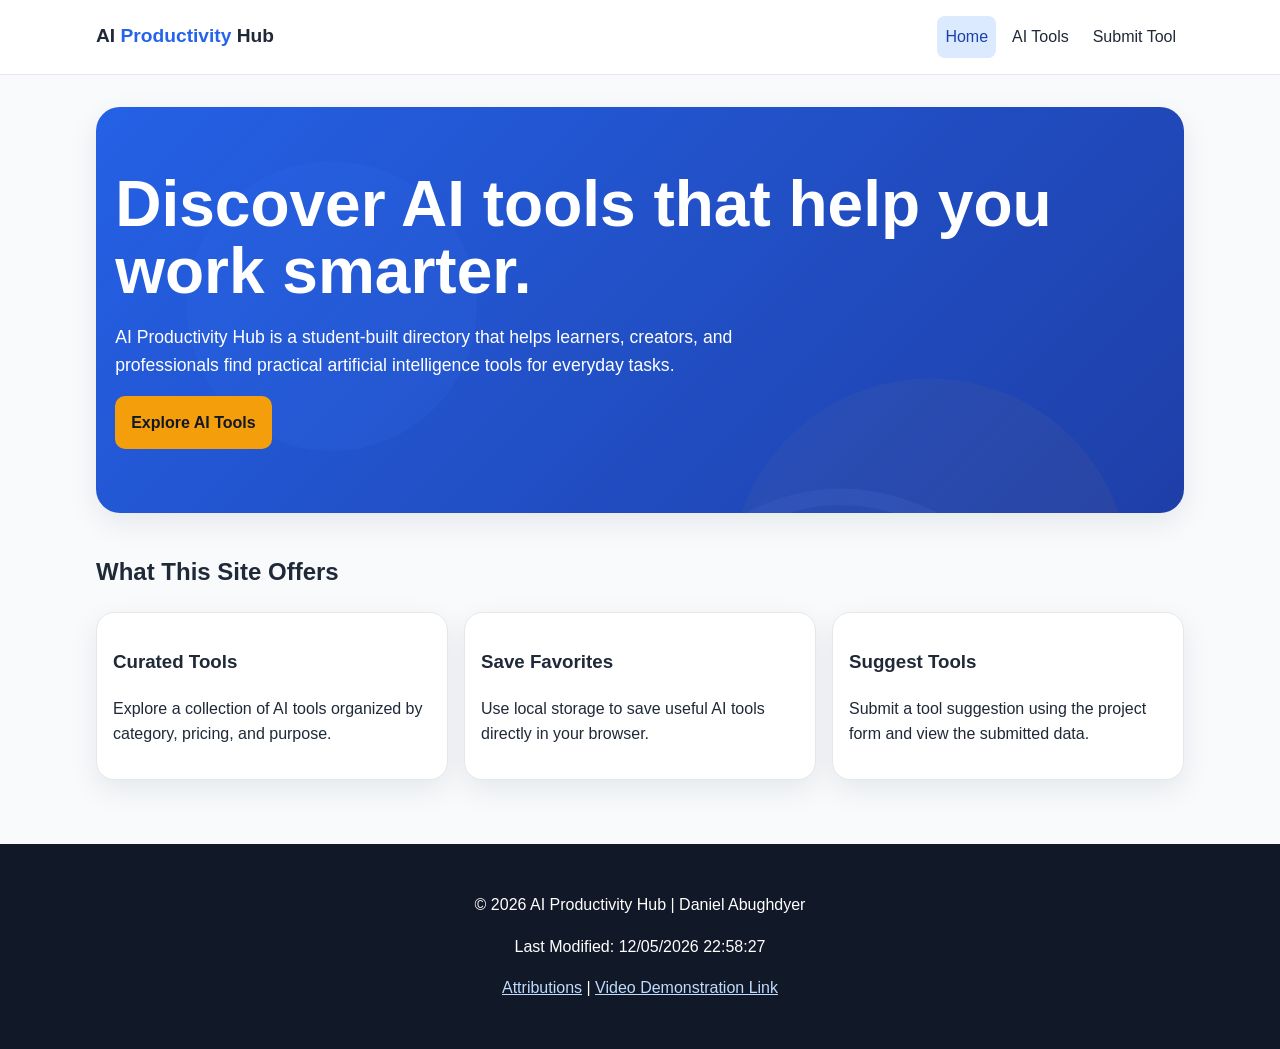
==== personalproject/index.html @ c4a988fb "join" ====
<!DOCTYPE html>
<html lang="en">
<head>
  <meta charset="UTF-8">
  <meta name="viewport" content="width=device-width, initial-scale=1.0">
  <title>AI Productivity Hub Home</title>
  <meta name="description" content="Discover useful AI tools for writing, research, coding, design, and productivity.">
  <meta name="author" content="Daniel Abughdyer">
  <meta property="og:title" content="AI Productivity Hub Home">
  <meta property="og:description" content="Discover useful AI tools for writing, research, coding, design, and productivity.">
  <meta property="og:type" content="website">
  <meta property="og:image" content="images/hero.svg">
  <link rel="icon" href="images/favicon.svg" type="image/svg+xml">
  <link rel="stylesheet" href="styles/styles.css">
</head>
<body>
<header>
    <div class="header-inner">
      <a class="logo" href="index.html">AI <span>Productivity</span> Hub</a>
      <button id="menu-button" aria-label="Open navigation menu" aria-expanded="false">☰</button>
      <nav>
        <a class="active" href="index.html">Home</a>
        <a href="tools.html">AI Tools</a>
        <a href="submit.html">Submit Tool</a>
      </nav>
    </div>
  </header>
  <main>
    <section class="hero">
      <h1>Discover AI tools that help you work smarter.</h1>
      <p>AI Productivity Hub is a student-built directory that helps learners, creators, and professionals find practical artificial intelligence tools for everyday tasks.</p>
      <a class="button" href="tools.html">Explore AI Tools</a>
    </section>

    <section class="section-title">
      <h2>What This Site Offers</h2>
      <div class="grid">
        <article class="card">
          <h3>Curated Tools</h3>
          <p>Explore a collection of AI tools organized by category, pricing, and purpose.</p>
        </article>
        <article class="card">
          <h3>Save Favorites</h3>
          <p>Use local storage to save useful AI tools directly in your browser.</p>
        </article>
        <article class="card">
          <h3>Suggest Tools</h3>
          <p>Submit a tool suggestion using the project form and view the submitted data.</p>
        </article>
      </div>
    </section>
  </main>
<footer>
    <p>&copy; <span id="year"></span> AI Productivity Hub | Daniel Abughdyer</p>
    <p>Last Modified: <span id="last-modified"></span></p>
    <p><a href="attributions.html">Attributions</a> | <a href="#">Video Demonstration Link</a></p>
  </footer>
  <script type="module" src="scripts/main.js"></script>
</body>
</html>
---- personalproject/styles/styles.css ----
:root {
  --primary: #2563eb;
  --primary-dark: #1e40af;
  --accent: #f59e0b;
  --text: #1f2937;
  --muted: #6b7280;
  --bg: #f8fafc;
  --card: #ffffff;
  --border: #e5e7eb;
  --shadow: 0 10px 30px rgba(15, 23, 42, 0.08);
}

* {
  box-sizing: border-box;
}

body {
  margin: 0;
  font-family: Arial, Helvetica, sans-serif;
  color: var(--text);
  background: var(--bg);
  line-height: 1.6;
}

img {
  max-width: 100%;
  height: auto;
}

a {
  color: var(--primary);
}

header {
  background: var(--card);
  border-bottom: 1px solid var(--border);
  position: sticky;
  top: 0;
  z-index: 20;
}

.header-inner {
  max-width: 1120px;
  margin: 0 auto;
  padding: 1rem;
  display: flex;
  justify-content: space-between;
  align-items: center;
}

.logo {
  font-weight: 800;
  font-size: 1.2rem;
  text-decoration: none;
  color: var(--text);
}

.logo span {
  color: var(--primary);
}

#menu-button {
  display: block;
  background: var(--primary);
  color: white;
  border: 0;
  border-radius: 8px;
  padding: .55rem .8rem;
  font-size: 1.1rem;
}

nav {
  display: none;
  flex-direction: column;
  gap: .5rem;
  padding: 0 1rem 1rem;
}

nav.open {
  display: flex;
}

nav a {
  text-decoration: none;
  color: var(--text);
  padding: .5rem;
  border-radius: 8px;
}

nav a.active,
nav a:hover {
  background: #dbeafe;
  color: var(--primary-dark);
}

main {
  max-width: 1120px;
  margin: 0 auto;
  padding: 1rem;
}

.hero {
  margin-top: 1rem;
  padding: 4rem 1.2rem;
  border-radius: 24px;
  background:
    linear-gradient(135deg, rgba(37, 99, 235, .94), rgba(30, 64, 175, .8)),
    url("../images/hero.svg");
  background-size: cover;
  color: white;
  box-shadow: var(--shadow);
}

.hero h1 {
  font-size: clamp(2rem, 6vw, 4rem);
  line-height: 1.05;
  margin: 0 0 1rem;
}

.hero p {
  max-width: 680px;
  font-size: 1.1rem;
}

.button,
button.button {
  display: inline-block;
  background: var(--accent);
  color: #111827;
  padding: .85rem 1rem;
  border-radius: 10px;
  text-decoration: none;
  font-weight: 700;
  border: 0;
  cursor: pointer;
}

.section-title {
  margin-top: 2.5rem;
}

.grid,
.tools-grid {
  display: grid;
  gap: 1rem;
}

.card,
.tool-card,
.form-card {
  background: var(--card);
  border: 1px solid var(--border);
  border-radius: 18px;
  padding: 1rem;
  box-shadow: var(--shadow);
}

.tool-card h3 {
  margin: 0 0 .3rem;
}

.meta {
  color: var(--muted);
  font-size: .9rem;
}

.filters {
  display: grid;
  gap: .8rem;
  margin: 1rem 0;
}

input,
select,
textarea {
  width: 100%;
  padding: .8rem;
  border: 1px solid var(--border);
  border-radius: 10px;
  font: inherit;
}

label {
  font-weight: 700;
}

.form-group {
  margin-bottom: 1rem;
}

.actions {
  display: flex;
  gap: .5rem;
  flex-wrap: wrap;
  align-items: center;
  margin-top: 1rem;
}

.secondary {
  background: #e5e7eb;
  color: var(--text);
}

.favorite {
  background: #fef3c7;
}

dialog {
  max-width: 620px;
  width: calc(100% - 2rem);
  border: 0;
  border-radius: 18px;
  padding: 0;
  box-shadow: var(--shadow);
}

dialog::backdrop {
  background: rgba(15, 23, 42, .65);
}

.modal-content {
  padding: 1.2rem;
}

footer {
  margin-top: 3rem;
  background: #111827;
  color: white;
  padding: 2rem 1rem;
  text-align: center;
}

footer a {
  color: #bfdbfe;
}

.result-box {
  background: var(--card);
  border: 1px solid var(--border);
  border-radius: 18px;
  padding: 1rem;
  margin-top: 1rem;
}

@media (min-width: 700px) {
  #menu-button {
    display: none;
  }

  nav {
    display: flex;
    flex-direction: row;
    padding: 0;
  }

  .grid {
    grid-template-columns: repeat(3, 1fr);
  }

  .tools-grid {
    grid-template-columns: repeat(3, 1fr);
  }

  .filters {
    grid-template-columns: 2fr 1fr;
    align-items: end;
  }
}
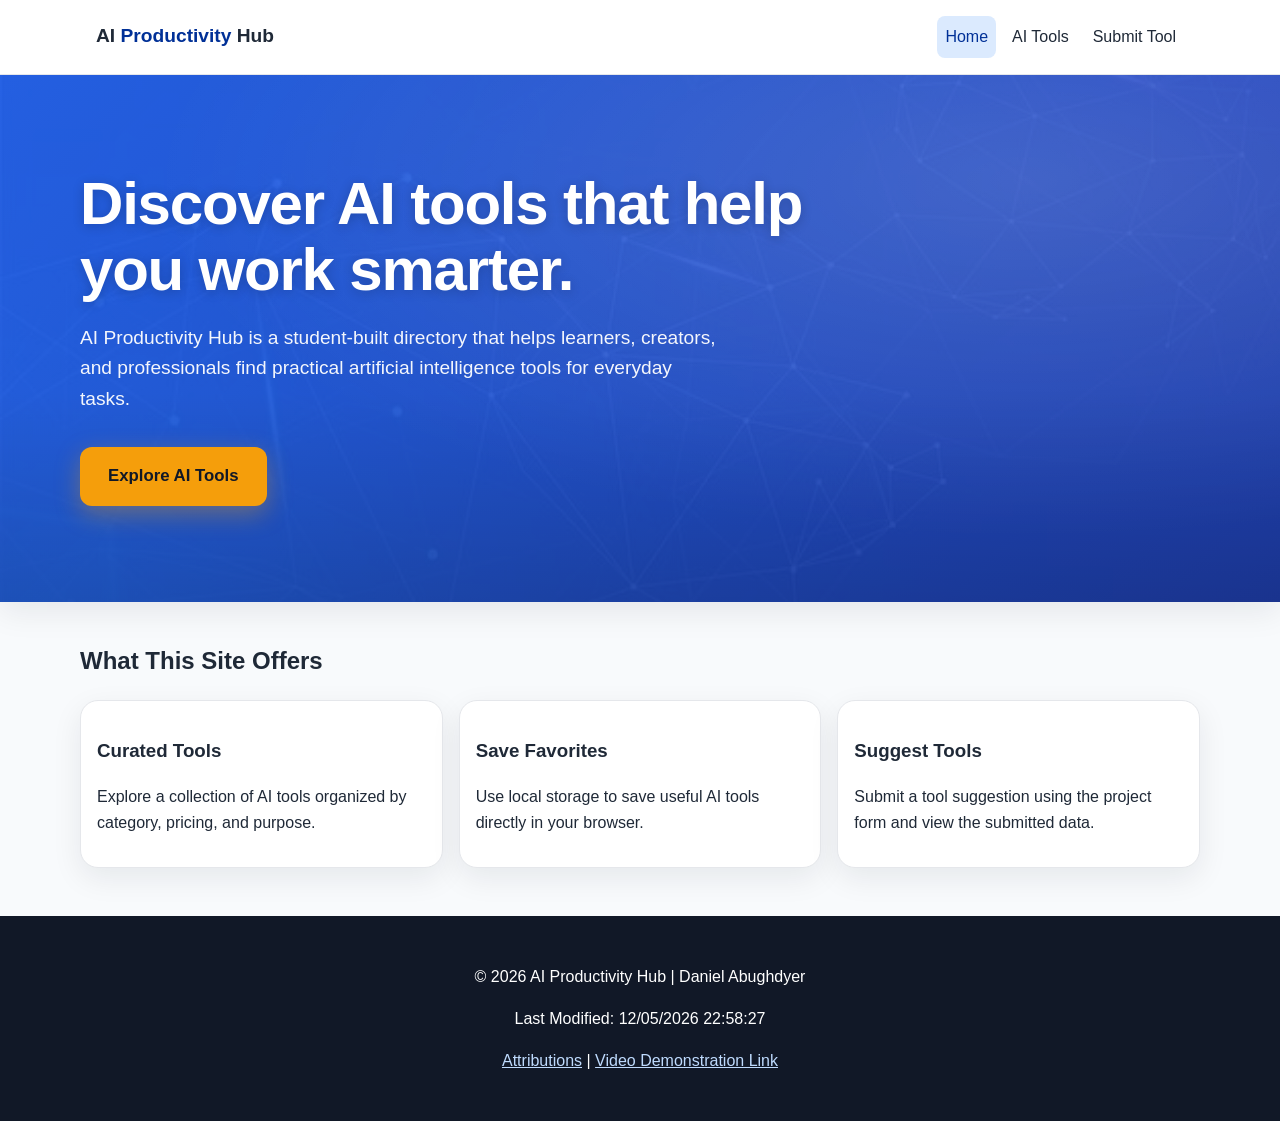
==== commit 9c5f09f2: "image absolute URL" ====
--- a/personalproject/index.html
+++ b/personalproject/index.html
@@ -9,7 +9,8 @@
   <meta property="og:title" content="AI Productivity Hub Home">
   <meta property="og:description" content="Discover useful AI tools for writing, research, coding, design, and productivity.">
   <meta property="og:type" content="website">
-  <meta property="og:image" content="images/hero.svg">
+  <meta property="og:url" content="https://danitex24.github.io/wdd231/personalproject/index.html">
+  <meta property="og:image" content="https://danitex24.github.io/wdd231/personalproject/images/hero-img.jpg">
   <link rel="icon" href="images/favicon.svg" type="image/svg+xml">
   <link rel="stylesheet" href="styles/styles.css">
 </head>
--- a/personalproject/styles/styles.css
+++ b/personalproject/styles/styles.css
@@ -1,6 +1,6 @@
 :root {
-  --primary: #2563eb;
-  --primary-dark: #1e40af;
+  --primary: #003097;
+  --primary-dark: #003097;
   --accent: #f59e0b;
   --text: #1f2937;
   --muted: #6b7280;
@@ -96,30 +96,72 @@
 main {
   max-width: 1120px;
   margin: 0 auto;
-  padding: 1rem;
 }
 
 .hero {
-  margin-top: 1rem;
-  padding: 4rem 1.2rem;
-  border-radius: 24px;
+  width: 100vw;
+  margin-left: calc(50% - 50vw);
+  margin-right: calc(50% - 50vw);
+  margin-top: 0;
+  padding: clamp(3.5rem, 8vw, 6rem) max(1.2rem, calc(50vw - 560px));
   background:
-    linear-gradient(135deg, rgba(37, 99, 235, .94), rgba(30, 64, 175, .8)),
-    url("../images/hero.svg");
+    radial-gradient(ellipse at 80% 20%, rgba(255, 255, 255, 0.15), transparent 60%),
+    linear-gradient(135deg, rgba(37, 99, 235, 0.94), rgba(30, 64, 175, 0.92)),
+    url("../images/hero-img.jpg");
   background-size: cover;
+  background-position: center;
   color: white;
   box-shadow: var(--shadow);
+  position: relative;
+  overflow: hidden;
+}
+
+.hero::after {
+  content: "";
+  position: absolute;
+  inset: 0;
+  background: linear-gradient(180deg, transparent 60%, rgba(0, 0, 0, 0.15));
+  pointer-events: none;
+}
+
+.hero > * {
+  position: relative;
+  z-index: 1;
 }
 
 .hero h1 {
-  font-size: clamp(2rem, 6vw, 4rem);
-  line-height: 1.05;
-  margin: 0 0 1rem;
+  font-size: clamp(2.25rem, 5.5vw, 3.75rem);
+  line-height: 1.1;
+  letter-spacing: -0.02em;
+  margin: 0 0 1.25rem;
+  max-width: 22ch;
+  text-shadow: 0 2px 12px rgba(0, 0, 0, 0.2);
 }
 
 .hero p {
-  max-width: 680px;
-  font-size: 1.1rem;
+  max-width: 60ch;
+  margin: 0 0 2rem;
+  font-size: clamp(1rem, 1.6vw, 1.2rem);
+  line-height: 1.6;
+  opacity: 0.95;
+}
+
+.hero .button {
+  background: var(--accent);
+  color: #111827;
+  padding: 1rem 1.75rem;
+  border-radius: 12px;
+  font-size: 1.05rem;
+  font-weight: 700;
+  box-shadow: 0 8px 24px rgba(245, 158, 11, 0.35);
+  transition: transform 0.15s ease, box-shadow 0.15s ease, background 0.15s ease;
+}
+
+.hero .button:hover,
+.hero .button:focus-visible {
+  background: #fbbf24;
+  transform: translateY(-2px);
+  box-shadow: 0 12px 28px rgba(245, 158, 11, 0.45);
 }
 
 .button,
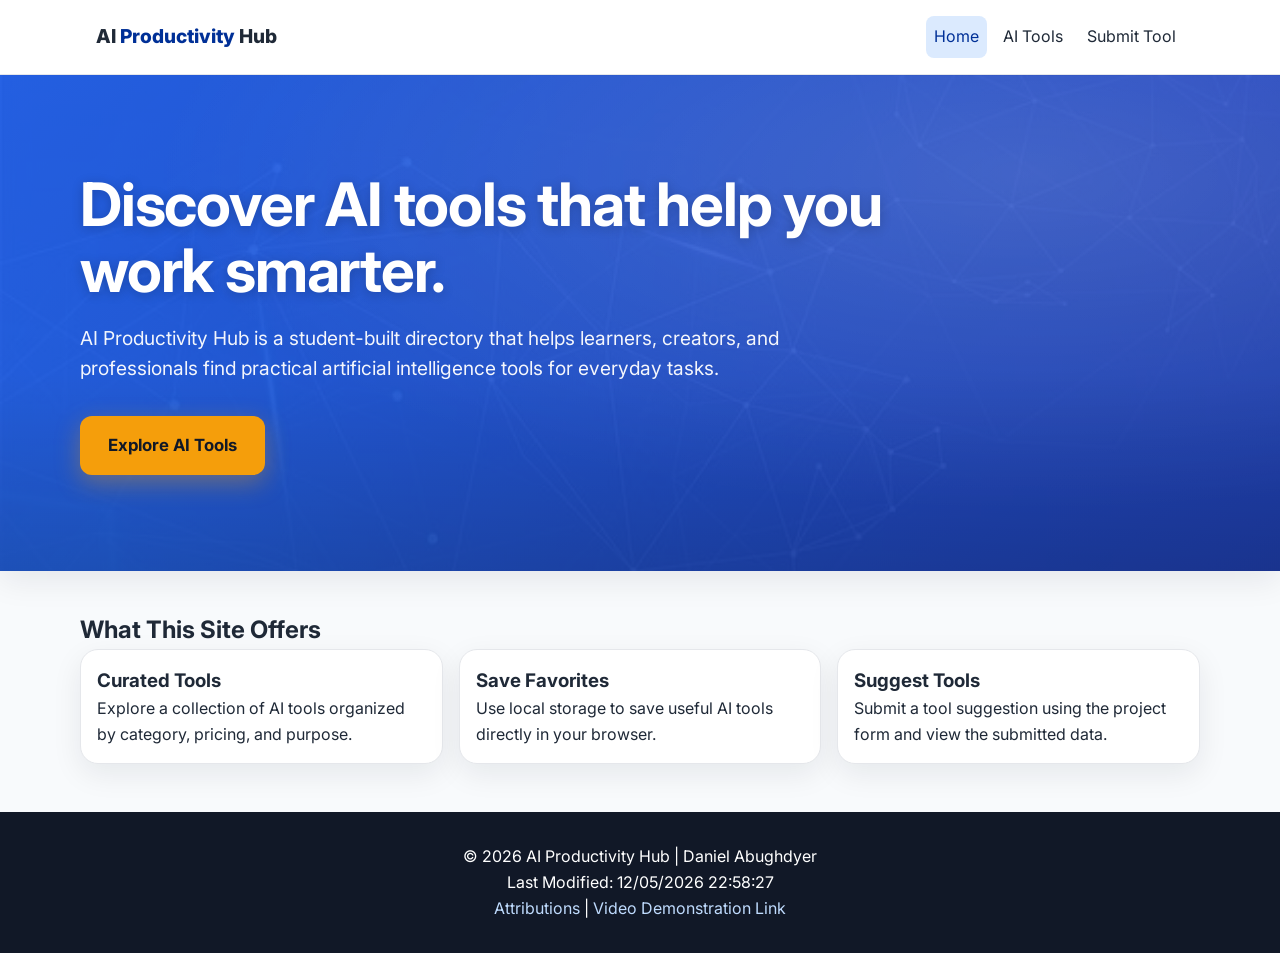
==== commit e22c17c0: "Google Fonts" ====
--- a/personalproject/index.html
+++ b/personalproject/index.html
@@ -12,6 +12,10 @@
   <meta property="og:url" content="https://danitex24.github.io/wdd231/personalproject/index.html">
   <meta property="og:image" content="https://danitex24.github.io/wdd231/personalproject/images/hero-img.jpg">
   <link rel="icon" href="images/favicon.svg" type="image/svg+xml">
+  <link rel="preconnect" href="https://fonts.googleapis.com">
+  <link rel="preconnect" href="https://fonts.gstatic.com" crossorigin>
+  <link href="https://fonts.googleapis.com/css2?family=Inter:wght@400;600;700;800&display=swap" rel="stylesheet">
+  <link rel="stylesheet" href="styles/normalize.css">
   <link rel="stylesheet" href="styles/styles.css">
 </head>
 <body>
--- a/personalproject/styles/styles.css
+++ b/personalproject/styles/styles.css
@@ -16,7 +16,7 @@
 
 body {
   margin: 0;
-  font-family: Arial, Helvetica, sans-serif;
+  font-family: "Inter", Arial, Helvetica, sans-serif;
   color: var(--text);
   background: var(--bg);
   line-height: 1.6;
